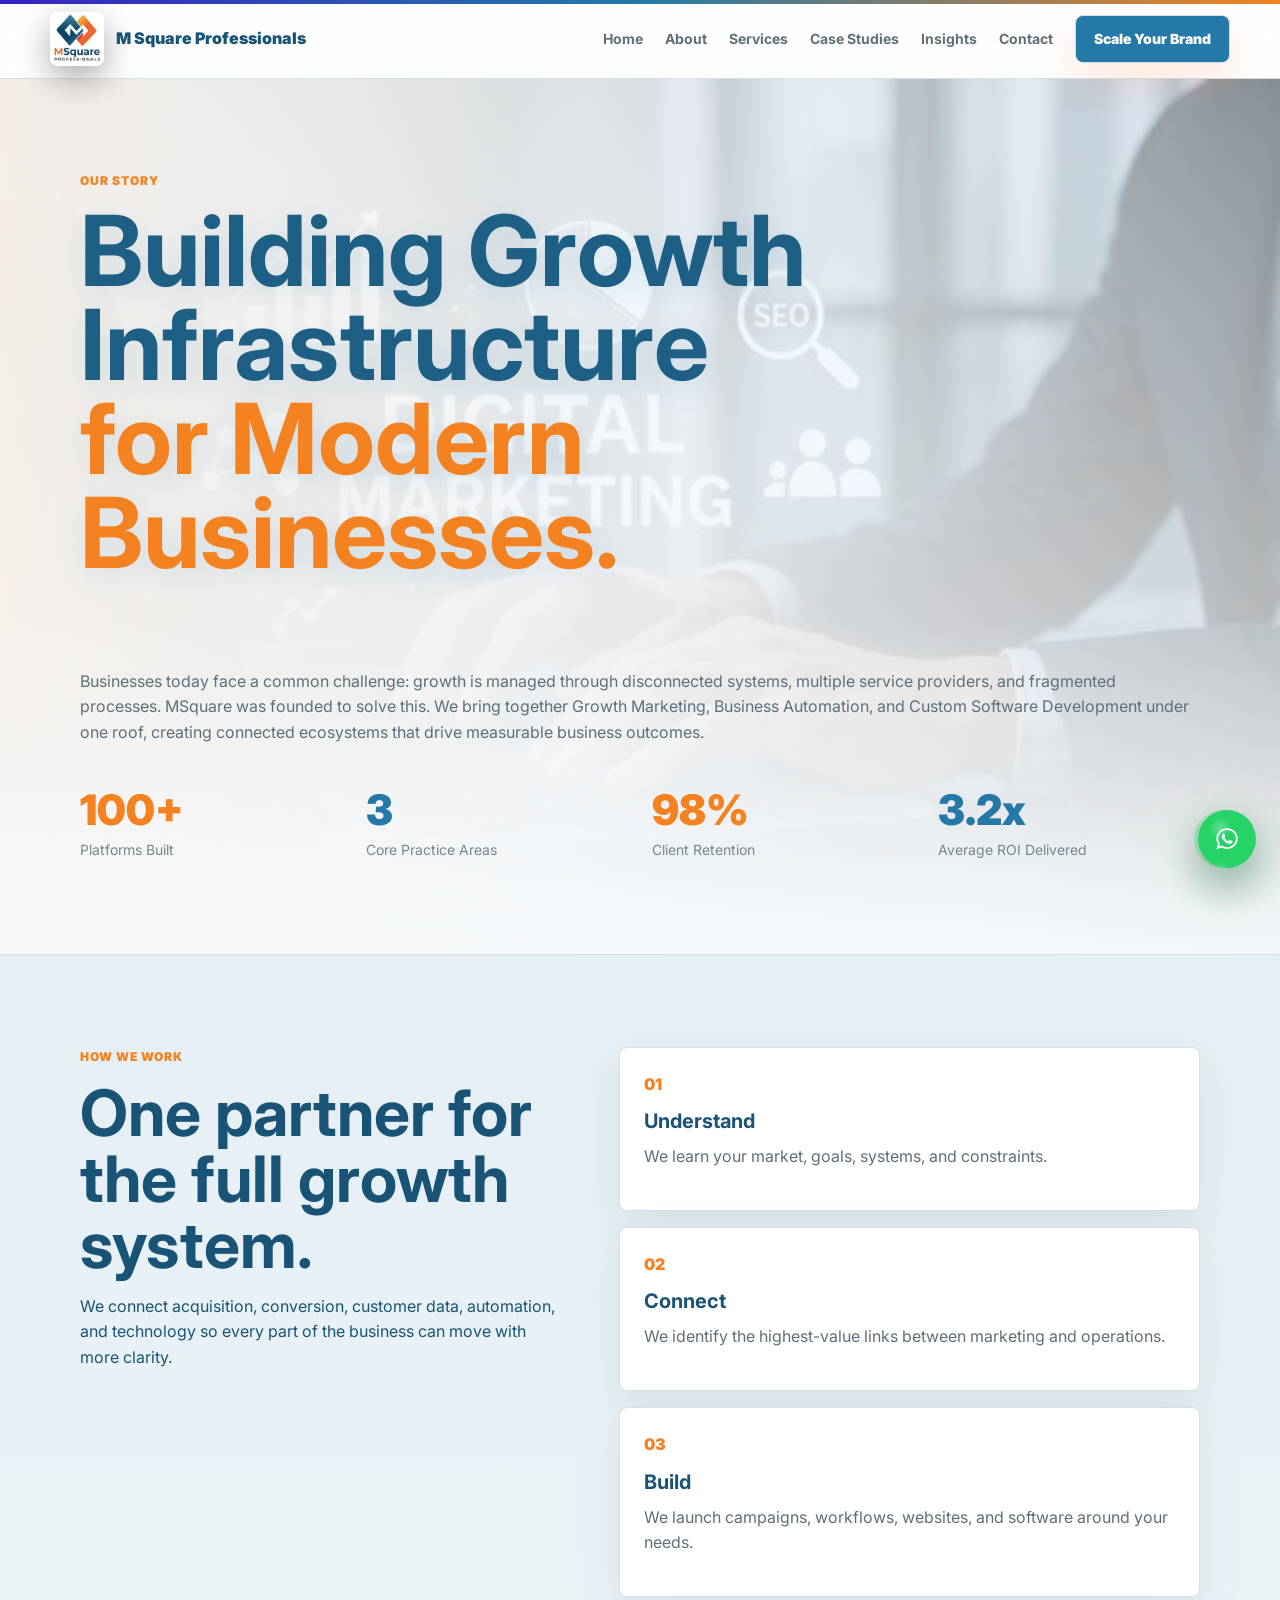
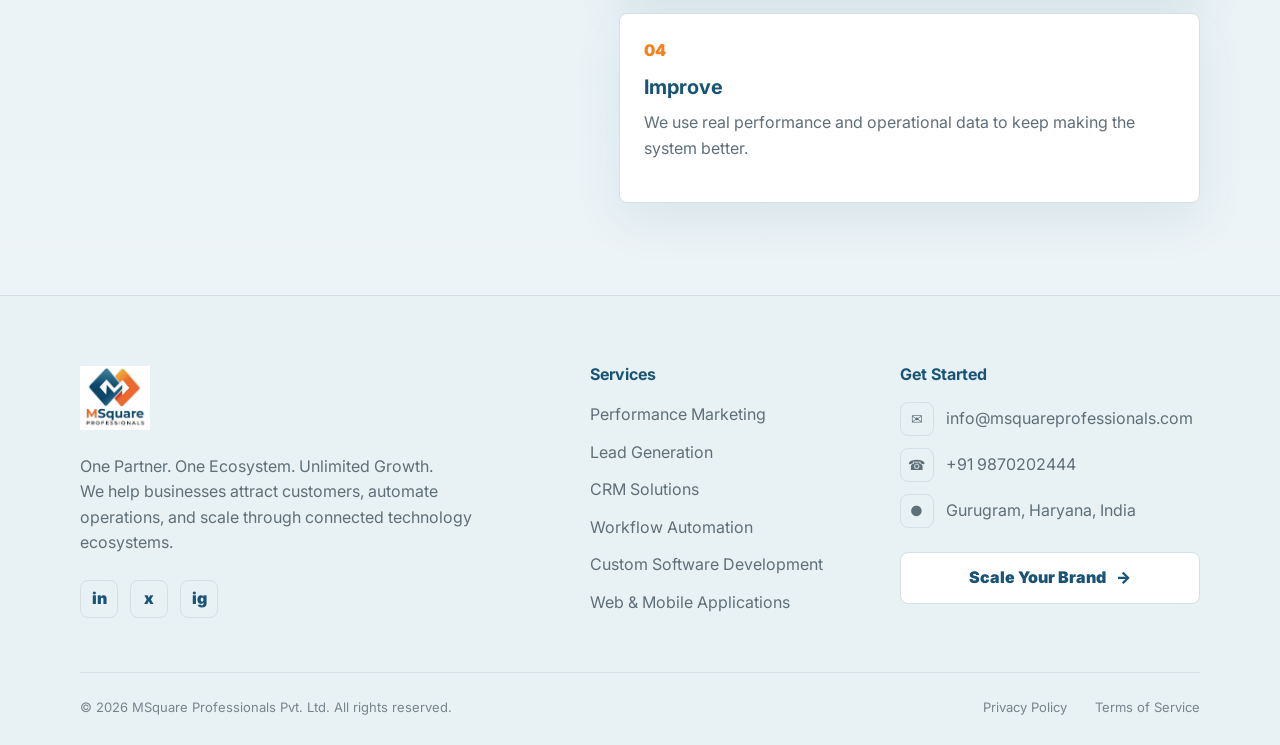
==== about.html @ cd1277c7 "Update project" ====
<!DOCTYPE html>
<html lang="en">
<head>
  <meta charset="UTF-8">
  <meta name="viewport" content="width=device-width, initial-scale=1.0">
  <meta name="description" content="Learn about M Square Professionals and our connected growth approach.">
  <title>About | M Square Professionals</title>
  <link rel="preconnect" href="https://fonts.googleapis.com">
  <link rel="preconnect" href="https://fonts.gstatic.com" crossorigin>
  <link href="https://fonts.googleapis.com/css2?family=Inter:wght@400;500;600;700;800;900&display=swap" rel="stylesheet">
  <link rel="stylesheet" href="styles.css">
</head>
<body>
  <header class="site-header" id="top"><nav class="nav-shell" aria-label="Main navigation">
    <a class="brand" href="index.html#top" aria-label="M Square Professionals home"><img src="assets/msquare-logo.png" alt="M Square Professionals logo"><span>M Square Professionals</span></a>
    <button class="menu-toggle" type="button" aria-expanded="false" aria-controls="site-menu"><span></span><span></span></button>
    <div class="site-menu" id="site-menu"><a href="about.html">About</a><a href="services.html">Services</a><a href="case-studies.html">Case Studies</a><a href="insights.html">Insights</a><a href="contact.html">Contact</a><a class="nav-cta" href="contact.html">Scale Your Brand</a></div>
  </nav></header>
  <main>
    <section class="section-band story-section"><div class="container story-grid"><div><p class="eyebrow">Our Story</p><h1>Building Growth Infrastructure <span>for Modern Businesses.</span></h1></div><div><p>Businesses today face a common challenge: growth is managed through disconnected systems, multiple service providers, and fragmented processes. MSquare was founded to solve this. We bring together Growth Marketing, Business Automation, and Custom Software Development under one roof, creating connected ecosystems that drive measurable business outcomes.</p><div class="stats-grid story-stats"><div><strong class="orange">100+</strong><span>Platforms Built</span></div><div><strong class="blue">3</strong><span>Core Practice Areas</span></div><div><strong class="orange">98%</strong><span>Client Retention</span></div><div><strong class="blue">3.2x</strong><span>Average ROI Delivered</span></div></div></div></div></section>
    <section class="section-band muted"><div class="container split-section"><div><p class="eyebrow">How We Work</p><h2>One partner for the full growth system.</h2><p>We connect acquisition, conversion, customer data, automation, and technology so every part of the business can move with more clarity.</p></div><div class="process-list"><div><span>01</span><h3>Understand</h3><p>We learn your market, goals, systems, and constraints.</p></div><div><span>02</span><h3>Connect</h3><p>We identify the highest-value links between marketing and operations.</p></div><div><span>03</span><h3>Build</h3><p>We launch campaigns, workflows, websites, and software around your needs.</p></div><div><span>04</span><h3>Improve</h3><p>We use real performance and operational data to keep making the system better.</p></div></div></div></section>
  </main>
  <footer class="site-footer"><div class="container footer-grid"><div class="footer-brand"><img src="assets/msquare-logo.png" alt="M Square Professionals logo"><p>One Partner. One Ecosystem. Unlimited Growth.<br>We help businesses attract customers, automate operations, and scale through connected technology ecosystems.</p><div class="socials" aria-label="Social links"><a href="#" aria-label="LinkedIn">in</a><a href="#" aria-label="X">x</a><a href="#" aria-label="Instagram">ig</a></div></div><div><h2>Services</h2><ul class="footer-links"><li><a href="services.html">Performance Marketing</a></li><li><a href="services.html">Lead Generation</a></li><li><a href="services.html">CRM Solutions</a></li><li><a href="services.html">Workflow Automation</a></li><li><a href="services.html">Custom Software Development</a></li><li><a href="services.html">Web &amp; Mobile Applications</a></li></ul></div><div><h2>Get Started</h2><ul class="contact-links"><li><span class="contact-icon" aria-hidden="true">&#9993;</span><a href="mailto:info@msquareprofessionals.com">info@msquareprofessionals.com</a></li><li><span class="contact-icon" aria-hidden="true">&#9742;</span><a href="tel:+919870202444">+91 9870202444</a></li><li><span class="contact-icon" aria-hidden="true">&#9679;</span><span>Gurugram, Haryana, India</span></li></ul><a class="footer-cta" href="contact.html">Scale Your Brand <span aria-hidden="true">-&gt;</span></a></div></div><div class="container legal-row"><p class="legal-copy">&copy; 2026 MSquare Professionals Pvt. Ltd. All rights reserved.</p><div class="legal-links"><a href="contact.html">Privacy Policy</a><a href="contact.html">Terms of Service</a></div></div></footer>
  <script src="script.js"></script>
</body>
</html>
---- styles.css ----
:root {
  --bg: #f7fafc;
  --surface: #ffffff;
  --surface-2: #eef4f7;
  --line: #d5e0e6;
  --text: #195477;
  --muted: #5f6f79;
  --soft: #77858d;
  --orange: #f58220;
  --orange-2: #d96b0b;
  --blue: #2479a8;
  --blue-2: #1e5f86;
  --white: #ffffff;
}

* {
  box-sizing: border-box;
}

html {
  scroll-behavior: smooth;
}

body {
  margin: 0;
  font-family: Inter, Arial, sans-serif;
  color: var(--text);
  background:
    linear-gradient(180deg, rgba(36, 121, 168, 0.06), transparent 520px),
    var(--bg);
  line-height: 1.6;
}

.home-page main > section:not(.hero):not(.proof-strip) {
  display: none;
}

a {
  color: inherit;
  text-decoration: none;
}

img {
  max-width: 100%;
  display: block;
}

.container {
  width: min(1120px, calc(100% - 40px));
  margin: 0 auto;
}

.site-header {
  position: sticky;
  top: 0;
  z-index: 30;
  background: rgba(255, 255, 255, 0.92);
  backdrop-filter: blur(16px);
  border-bottom: 1px solid var(--line);
}

.site-header::before {
  content: "";
  position: absolute;
  inset: 0 0 auto;
  height: 4px;
  background: linear-gradient(90deg, #3423c5, var(--blue), var(--orange));
}

.nav-shell {
  width: min(1180px, calc(100% - 32px));
  height: 78px;
  margin: 0 auto;
  display: flex;
  align-items: center;
  justify-content: space-between;
  gap: 24px;
}

.brand {
  display: flex;
  align-items: center;
  gap: 12px;
  font-weight: 900;
  letter-spacing: 0;
}

.brand img {
  width: 54px;
  height: 54px;
  object-fit: contain;
  background: var(--white);
  border-radius: 8px;
  box-shadow: 0 12px 34px rgba(0, 0, 0, 0.34);
}

.site-menu {
  display: flex;
  align-items: center;
  gap: 22px;
  color: var(--muted);
  font-size: 14px;
  font-weight: 700;
}

.site-menu a:hover {
  color: var(--orange);
}

.nav-cta,
.button,
.footer-cta {
  min-height: 46px;
  display: inline-flex;
  align-items: center;
  justify-content: center;
  gap: 10px;
  border: 1px solid var(--line);
  border-radius: 8px;
  padding: 12px 18px;
  font-weight: 900;
  transition: transform 160ms ease, border-color 160ms ease, box-shadow 160ms ease, background 160ms ease;
}

.nav-cta,
.button.primary {
  color: var(--white);
  background: var(--blue);
  box-shadow: 0 18px 44px rgba(255, 107, 24, 0.16);
}

.button.secondary {
  color: var(--text);
  background: var(--surface);
  backdrop-filter: blur(8px);
}

.button:hover,
.footer-cta:hover,
.nav-cta:hover {
  transform: translateY(-1px);
  border-color: var(--orange);
  box-shadow: 0 18px 44px rgba(45, 131, 255, 0.14);
}

.nav-cta:hover {
  color: var(--white);
  background: var(--orange);
}

.site-menu .nav-cta:hover {
  color: var(--white);
}

.menu-toggle {
  display: none;
  width: 44px;
  height: 44px;
  border: 1px solid var(--line);
  border-radius: 8px;
  background: var(--surface);
}

.menu-toggle span {
  display: block;
  width: 18px;
  height: 2px;
  margin: 5px auto;
  background: var(--text);
}

.section-band {
  padding: 92px 0;
}

.hero {
  position: relative;
  min-height: max(650px, calc(100vh - 78px));
  display: flex;
  align-items: center;
  overflow: hidden;
  border-bottom: 1px solid var(--line);
  background:
    linear-gradient(90deg, rgba(247, 250, 252, 0.98) 0%, rgba(247, 250, 252, 0.84) 46%, rgba(247, 250, 252, 0.42) 100%),
    linear-gradient(180deg, rgba(247, 250, 252, 0.16), rgba(247, 250, 252, 0.72)),
    url("assets/hero-background.jpeg") center right / cover no-repeat;
}

.hero::before {
  content: "";
  position: absolute;
  inset: 0;
  background:
    linear-gradient(180deg, transparent 0%, rgba(247, 250, 252, 0.08) 62%, rgba(247, 250, 252, 0.92) 100%),
    linear-gradient(90deg, rgba(245, 130, 32, 0.08), transparent 42%);
  pointer-events: none;
}

main > .section-band:first-child:not(.hero),
.contact-hero {
  position: relative;
  overflow: hidden;
  border-bottom: 1px solid var(--line);
  background:
    linear-gradient(90deg, rgba(247, 250, 252, 0.98) 0%, rgba(247, 250, 252, 0.84) 46%, rgba(247, 250, 252, 0.42) 100%),
    linear-gradient(180deg, rgba(247, 250, 252, 0.16), rgba(247, 250, 252, 0.72)),
    url("assets/hero-background.jpeg") center right / cover no-repeat;
}

main > .section-band:first-child:not(.hero)::before,
.contact-hero::before {
  content: "";
  position: absolute;
  inset: 0;
  background:
    linear-gradient(180deg, transparent 0%, rgba(247, 250, 252, 0.08) 62%, rgba(247, 250, 252, 0.92) 100%),
    linear-gradient(90deg, rgba(245, 130, 32, 0.08), transparent 42%);
  pointer-events: none;
}

main > .section-band:first-child:not(.hero) > .container,
.contact-hero > .container {
  position: relative;
  z-index: 1;
}

.hero-grid {
  position: relative;
  display: grid;
  grid-template-columns: 1fr;
  align-items: center;
}

.hero-copy {
  max-width: 840px;
  animation: riseIn 700ms ease both;
}

.eyebrow {
  margin: 0 0 14px;
  text-transform: uppercase;
  letter-spacing: 0.08em;
  font-weight: 900;
  font-size: 12px;
}

.orange-label,
.eyebrow {
  color: var(--orange);
}

.blue-label {
  color: var(--blue);
}

h1,
h2,
h3,
p {
  margin-top: 0;
}

h1 {
  max-width: 900px;
  margin-bottom: 24px;
  font-size: clamp(54px, 8vw, 98px);
  line-height: 0.96;
  letter-spacing: 0;
  color: var(--blue-2);
  text-shadow: 0 8px 28px rgba(36, 121, 168, 0.14);
}

h1 span,
.story-section h2 span {
  display: block;
  color: var(--orange);
}

h2 {
  margin-bottom: 16px;
  font-size: clamp(34px, 5vw, 64px);
  line-height: 1.03;
  letter-spacing: 0;
}

h3 {
  margin-bottom: 10px;
  font-size: 20px;
  line-height: 1.25;
}

.hero-lead {
  max-width: 760px;
  color: var(--muted);
  font-size: 20px;
  text-shadow: none;
}

.hero-actions {
  display: flex;
  flex-wrap: wrap;
  gap: 14px;
  margin-top: 34px;
}

.hero-chips {
  display: flex;
  flex-wrap: wrap;
  gap: 10px;
  margin-top: 26px;
}

.hero-chips span {
  border: 1px solid var(--line);
  border-radius: 999px;
  padding: 9px 13px;
  color: var(--blue-2);
  background: rgba(255, 255, 255, 0.78);
  backdrop-filter: blur(10px);
  font-size: 13px;
  font-weight: 800;
}

.stats-grid {
  display: grid;
  grid-template-columns: repeat(4, minmax(0, 1fr));
  gap: 24px;
}

.hero-stats {
  align-self: center;
}

.stats-grid strong {
  display: block;
  font-size: clamp(30px, 4vw, 42px);
  line-height: 1;
  font-weight: 900;
}

.stats-grid span {
  display: block;
  margin-top: 8px;
  color: var(--soft);
  font-size: 14px;
}

.orange {
  color: var(--orange);
}

.blue {
  color: var(--blue);
}

.proof-strip {
  padding: 22px 0;
  background: linear-gradient(90deg, rgba(255, 107, 24, 0.08), rgba(45, 131, 255, 0.08));
  border-bottom: 1px solid var(--line);
}

.proof-grid {
  display: grid;
  grid-template-columns: repeat(5, 1fr);
  gap: 14px;
}

.proof-grid p {
  margin: 0;
  color: var(--blue-2);
  font-weight: 800;
  text-align: center;
  border: 1px solid var(--line);
  border-radius: 999px;
  padding: 10px 12px;
  background: var(--surface);
}

.story-grid,
.split-section,
.results-grid,
.contact-grid,
.faq-grid,
.insight-grid {
  display: grid;
  grid-template-columns: 0.9fr 1.1fr;
  gap: 64px;
  align-items: start;
}

.story-grid {
  grid-template-columns: 1fr;
}

.story-grid > div:last-child > p,
.pillar-heading p,
.service-card p,
.process-list p,
.metric-grid span,
.section-heading p,
.contact-intro p,
.faq-list p,
.footer-brand p,
.insight-grid > div > p,
.featured-insight p {
  color: var(--muted);
}

.story-stats {
  margin-top: 44px;
}

.muted {
  background:
    linear-gradient(180deg, rgba(36, 121, 168, 0.04), transparent),
    #edf4f7;
}

.pillar-heading,
.section-heading {
  max-width: 780px;
  margin-bottom: 38px;
}

.service-grid {
  display: grid;
  grid-template-columns: repeat(2, 1fr);
  gap: 22px;
}

.service-card,
.metric-grid > div,
.contact-form,
.office-details,
.process-list > div,
.faq-list details,
.featured-insight,
.legal-card {
  position: relative;
  overflow: hidden;
  border: 1px solid var(--line);
  border-radius: 8px;
  background: var(--surface);
  box-shadow: 0 18px 48px rgba(25, 84, 119, 0.09);
}

.service-card::after,
.metric-grid > div::after,
.process-list > div::after,
.featured-insight::after,
.legal-card::after {
  content: "";
  position: absolute;
  inset: 1px;
  border-radius: 7px;
  background:
    linear-gradient(135deg, rgba(255, 255, 255, 0.08), transparent 28%),
    linear-gradient(315deg, rgba(255, 255, 255, 0.035), transparent 42%);
  opacity: 0;
  pointer-events: none;
  z-index: 0;
  transition: opacity 180ms ease;
}

.service-card > *,
.metric-grid > div > *,
.process-list > div > *,
.featured-insight > *,
.legal-card > * {
  position: relative;
  z-index: 1;
}

.service-card {
  padding: 30px;
  transition: transform 180ms ease, border-color 180ms ease, box-shadow 180ms ease;
}

.service-card::before {
  content: "";
  position: absolute;
  inset: 0 0 auto;
  height: 3px;
  opacity: 0.9;
  z-index: 2;
}

.accent-orange::before {
  background: linear-gradient(90deg, var(--orange), transparent);
}

.accent-blue::before {
  background: linear-gradient(90deg, var(--blue), transparent);
}

.service-card:hover {
  transform: translateY(-4px);
  box-shadow: 0 30px 90px rgba(0, 0, 0, 0.34);
}

.service-card:hover::after,
.metric-grid > div:hover::after,
.process-list > div:hover::after,
.featured-insight:hover::after,
.legal-card:hover::after {
  opacity: 1;
}

.metric-grid > div,
.process-list > div,
.featured-insight,
.legal-card {
  transition: transform 180ms ease, border-color 180ms ease, box-shadow 180ms ease;
}

.metric-grid > div:hover,
.process-list > div:hover,
.featured-insight:hover,
.legal-card:hover {
  transform: translateY(-4px);
  border-color: rgba(255, 255, 255, 0.2);
  box-shadow: 0 30px 90px rgba(0, 0, 0, 0.34);
}

.service-card h3 {
  font-size: 18px;
}

.service-card ul {
  margin: 18px 0 0;
  padding: 0;
  list-style: none;
}

.service-card li {
  position: relative;
  margin-bottom: 9px;
  padding-left: 22px;
  color: var(--muted);
  font-size: 14px;
}

.service-card li::before {
  content: "";
  position: absolute;
  left: 0;
  top: 8px;
  width: 7px;
  height: 7px;
  border: 1px solid currentColor;
  border-radius: 50%;
}

.accent-orange {
  box-shadow: inset 0 0 0 1px rgba(255, 107, 24, 0.04), 0 24px 80px rgba(0, 0, 0, 0.22);
}

.accent-orange:hover {
  border-color: rgba(255, 107, 24, 0.48);
  box-shadow: 0 30px 90px rgba(255, 107, 24, 0.12), 0 30px 90px rgba(0, 0, 0, 0.34);
}

.accent-blue:hover {
  border-color: rgba(45, 131, 255, 0.48);
  box-shadow: 0 30px 90px rgba(45, 131, 255, 0.12), 0 30px 90px rgba(0, 0, 0, 0.34);
}

.accent-orange li::before {
  color: var(--orange);
}

.accent-blue li::before {
  color: var(--blue);
}

.icon {
  width: 48px;
  height: 48px;
  margin-bottom: 26px;
  display: inline-flex;
  align-items: center;
  justify-content: center;
  border-radius: 8px;
  font-size: 12px;
  font-weight: 900;
  box-shadow: inset 0 1px 0 rgba(255, 255, 255, 0.12);
  transform: translateZ(0);
  transition: transform 180ms ease, box-shadow 180ms ease;
}

.orange-icon {
  border: 1px solid rgba(255, 107, 24, 0.3);
  color: var(--orange-2);
  background: rgba(255, 107, 24, 0.1);
  box-shadow: inset 0 1px 0 rgba(255, 255, 255, 0.12), 0 0 0 6px rgba(255, 107, 24, 0.035);
}

.blue-icon {
  border: 1px solid rgba(45, 131, 255, 0.3);
  color: var(--blue-2);
  background: rgba(45, 131, 255, 0.1);
  box-shadow: inset 0 1px 0 rgba(255, 255, 255, 0.12), 0 0 0 6px rgba(45, 131, 255, 0.035);
}

.service-card:hover .icon {
  transform: translateY(-2px) scale(1.04);
}

.process-list {
  display: grid;
  gap: 16px;
}

.process-list > div {
  padding: 24px;
}

.process-list span {
  display: inline-block;
  margin-bottom: 12px;
  color: var(--orange);
  font-weight: 900;
}

.metric-grid {
  display: grid;
  grid-template-columns: repeat(2, 1fr);
  gap: 16px;
}

.metric-grid > div {
  min-height: 168px;
  padding: 26px;
}

.metric-grid strong {
  display: block;
  margin-bottom: 12px;
  font-size: 26px;
  line-height: 1.1;
}

.featured-insight {
  padding: 34px;
  border-color: rgba(45, 131, 255, 0.24);
}

.featured-insight span {
  color: var(--blue);
  text-transform: uppercase;
  letter-spacing: 0.08em;
  font-size: 12px;
  font-weight: 900;
}

.featured-insight a {
  color: var(--orange);
  font-weight: 900;
}

.legal-grid {
  display: grid;
  grid-template-columns: repeat(3, 1fr);
  gap: 18px;
}

.legal-card {
  padding: 28px;
}

.legal-card p {
  color: var(--muted);
}

.contact-section {
  padding: 76px 0;
  background: var(--surface);
}

.contact-section .contact-grid {
  grid-template-columns: 0.82fr 1fr;
  gap: 32px;
  align-items: stretch;
  padding: 26px;
  border: 1px solid var(--line);
  border-radius: 8px;
  background: var(--surface);
  box-shadow: 0 22px 70px rgba(25, 84, 119, 0.1);
}

.contact-intro {
  display: flex;
  flex-direction: column;
  justify-content: center;
  padding: 22px 12px;
}

.contact-hero {
  padding: 76px 0 42px;
}

.contact-hero .container {
  text-align: left;
}

.contact-hero h1 {
  max-width: 700px;
  margin: 12px 0 18px;
}

.contact-hero > .container > p:not(.eyebrow) {
  max-width: 760px;
  font-size: 17px;
}

.contact-hero .contact-metrics {
  max-width: 760px;
}

.contact-intro h2 {
  max-width: 520px;
  font-size: clamp(32px, 4vw, 54px);
}

.contact-intro > p {
  max-width: 520px;
  font-size: 16px;
}

.contact-highlights {
  display: grid;
  gap: 12px;
  margin-top: 28px;
}

.contact-highlights div {
  position: relative;
  overflow: hidden;
  border: 1px solid var(--line);
  border-radius: 8px;
  padding: 16px 16px 16px 46px;
  background: var(--surface-2);
}

.contact-highlights div::before {
  content: "";
  position: absolute;
  left: 18px;
  top: 22px;
  width: 10px;
  height: 10px;
  border: 2px solid var(--orange);
  border-radius: 50%;
  box-shadow: 0 0 22px rgba(255, 107, 24, 0.36);
}

.contact-highlights strong {
  display: block;
  margin-bottom: 4px;
  color: var(--text);
  line-height: 1.2;
}

.contact-highlights span {
  display: block;
  color: var(--muted);
  font-size: 13px;
  line-height: 1.5;
}

.contact-metrics {
  display: grid;
  grid-template-columns: repeat(4, minmax(0, 1fr));
  gap: 22px;
  margin-top: 40px;
}

.contact-metrics div {
  min-width: 0;
}

.contact-metrics strong {
  display: block;
  margin-bottom: 4px;
  font-size: 30px;
  line-height: 1;
}

.contact-metrics span {
  display: block;
  color: var(--muted);
  font-size: 13px;
  line-height: 1.35;
}

.form-header {
  margin-bottom: 22px;
  padding-bottom: 18px;
  border-bottom: 1px solid var(--line);
}

.form-header span {
  display: block;
  color: var(--orange);
  text-transform: uppercase;
  letter-spacing: 0.08em;
  font-size: 12px;
  font-weight: 900;
}

.form-header p {
  margin: 6px 0 0;
  color: var(--muted);
}

.check-list {
  margin: 30px 0 0;
  padding: 0;
  list-style: none;
  color: var(--muted);
}

.check-list li {
  position: relative;
  margin-bottom: 18px;
  padding-left: 34px;
}

.check-list li::before {
  content: "";
  position: absolute;
  left: 0;
  top: 6px;
  width: 16px;
  height: 16px;
  border: 2px solid var(--orange);
  border-radius: 50%;
  background: radial-gradient(circle, var(--orange) 2px, transparent 3px);
}

.contact-form {
  padding: 26px;
  border-color: rgba(255, 107, 24, 0.24);
  background: var(--surface-2);
  box-shadow: none;
}

.field-grid {
  display: grid;
  grid-template-columns: repeat(2, 1fr);
  gap: 20px;
}

label {
  display: block;
  margin-bottom: 16px;
}

label span {
  display: block;
  margin-bottom: 8px;
  color: var(--muted);
  text-transform: uppercase;
  letter-spacing: 0.07em;
  font-size: 12px;
  font-weight: 800;
}

input,
select,
textarea {
  width: 100%;
  border: 1px solid var(--line);
  border-radius: 8px;
  padding: 13px 14px;
  color: var(--text);
  background: var(--surface);
  font: inherit;
  outline: none;
}

textarea {
  min-height: 104px;
  resize: vertical;
}

select {
  appearance: none;
  background-image: linear-gradient(45deg, transparent 50%, var(--muted) 50%), linear-gradient(135deg, var(--muted) 50%, transparent 50%);
  background-position: calc(100% - 18px) 21px, calc(100% - 12px) 21px;
  background-size: 6px 6px;
  background-repeat: no-repeat;
}

input:focus,
select:focus,
textarea:focus {
  border-color: var(--orange);
  box-shadow: 0 0 0 3px rgba(255, 107, 24, 0.16);
}

.checkbox-row {
  display: grid;
  grid-template-columns: 18px 1fr;
  gap: 12px;
  align-items: start;
}

.checkbox-row input {
  width: 18px;
  height: 18px;
  margin-top: 3px;
}

.checkbox-row span {
  margin: 0;
  text-transform: none;
  letter-spacing: 0;
  font-size: 13px;
  font-weight: 500;
}

.form-button {
  width: 100%;
  min-height: 48px;
  border-color: transparent;
  color: var(--white);
  background: var(--orange);
  cursor: pointer;
}

.form-note {
  min-height: 24px;
  margin: 14px 0 0;
  color: var(--orange-2);
  font-size: 14px;
  font-weight: 800;
}

.office-grid {
  display: grid;
  grid-template-columns: 1fr 1fr;
  border: 1px solid var(--line);
  border-radius: 8px;
  overflow: hidden;
}

.office-details {
  border: 0;
  border-radius: 0;
  padding: 48px;
}

.office-title {
  display: flex;
  gap: 16px;
  align-items: center;
  margin-bottom: 34px;
}

.pin,
.map-pin {
  width: 48px;
  height: 48px;
  display: inline-flex;
  align-items: center;
  justify-content: center;
  border: 1px solid rgba(255, 107, 24, 0.28);
  border-radius: 8px;
  color: var(--orange);
  background: rgba(255, 107, 24, 0.12);
  font-weight: 900;
}

.office-title p,
.office-info span {
  margin: 0 0 4px;
  color: var(--orange);
  text-transform: uppercase;
  letter-spacing: 0.08em;
  font-size: 12px;
  font-weight: 900;
}

.office-info {
  display: grid;
  grid-template-columns: 1fr 1fr;
  gap: 36px;
}

.office-info p {
  margin-bottom: 20px;
  color: var(--text);
}

.office-info a,
.contact-links a {
  color: var(--orange);
}

.map-panel {
  min-height: 320px;
  display: flex;
  flex-direction: column;
  align-items: center;
  justify-content: center;
  gap: 14px;
  background:
    linear-gradient(135deg, rgba(255, 107, 24, 0.13), rgba(45, 131, 255, 0.12)),
    var(--surface-2);
  text-align: center;
}

.map-pin {
  width: 64px;
  height: 64px;
  border-radius: 50%;
  font-size: 28px;
}

.map-panel small {
  color: var(--soft);
}

.map-panel b {
  color: var(--orange);
  font-size: 13px;
}

.faq-list {
  display: grid;
  gap: 14px;
}

.faq-list details {
  padding: 20px 22px;
}

.faq-list summary {
  cursor: pointer;
  font-weight: 900;
}

.faq-list p {
  margin: 14px 0 0;
}

.site-footer {
  padding: 70px 0 28px;
  background: #e8f1f4;
  border-top: 1px solid var(--line);
}

.footer-grid {
  display: grid;
  grid-template-columns: 1.3fr 0.7fr 0.9fr;
  gap: 76px;
}

.footer-brand img {
  width: 70px;
  height: 64px;
  object-fit: contain;
  margin-bottom: 24px;
  background: var(--white);
}

.footer-brand p {
  max-width: 400px;
  color: var(--muted);
}

.socials {
  display: flex;
  gap: 12px;
  margin-top: 24px;
}

.socials a {
  width: 38px;
  height: 38px;
  display: inline-flex;
  align-items: center;
  justify-content: center;
  border: 1px solid var(--line);
  border-radius: 8px;
  color: var(--muted);
  font-weight: 900;
}

.socials a:hover,
.site-footer a:hover {
  color: var(--blue-2);
  border-color: var(--blue-2);
}

@keyframes riseIn {
  from {
    opacity: 0;
    transform: translateY(18px);
  }

  to {
    opacity: 1;
    transform: translateY(0);
  }
}

@media (prefers-reduced-motion: reduce) {
  html {
    scroll-behavior: auto;
  }

  *,
  *::before,
  *::after {
    animation-duration: 0.01ms !important;
    animation-iteration-count: 1 !important;
    transition-duration: 0.01ms !important;
  }
}

.site-footer h2 {
  margin-bottom: 20px;
  font-size: 16px;
}

.footer-links,
.contact-links {
  margin: 0;
  padding: 0;
  list-style: none;
}

.footer-links li,
.contact-links li {
  margin-bottom: 12px;
  color: var(--muted);
}

.site-footer a {
  color: inherit;
}

.contact-links li {
  display: flex;
  align-items: center;
  gap: 12px;
  min-height: 34px;
}

.contact-icon {
  width: 34px;
  height: 34px;
  display: inline-flex;
  flex: 0 0 34px;
  align-items: center;
  justify-content: center;
  border: 1px solid var(--line);
  border-radius: 8px;
  color: var(--muted);
  font-size: 14px;
}

.footer-cta {
  width: 100%;
  margin-top: 12px;
  color: var(--blue-2);
  background: var(--surface);
}

.legal-row {
  display: flex;
  flex-wrap: wrap;
  align-items: center;
  justify-content: space-between;
  gap: 18px;
  margin-top: 44px;
  padding-top: 24px;
  border-top: 1px solid var(--line);
  color: var(--soft);
  font-size: 13px;
}

.legal-copy {
  margin: 0;
}

.legal-links {
  display: flex;
  flex-wrap: wrap;
  gap: 28px;
}

.whatsapp-float {
  position: fixed;
  right: 24px;
  bottom: 32px;
  z-index: 40;
  display: inline-flex;
  align-items: center;
  gap: 12px;
  isolation: isolate;
  animation: whatsappFloat 3.2s ease-in-out infinite;
}

.whatsapp-float::before {
  content: "";
  position: absolute;
  right: 4px;
  width: 58px;
  height: 58px;
  border-radius: 50%;
  background: rgba(37, 211, 102, 0.24);
  z-index: -1;
  animation: whatsappPulse 2.1s ease-out infinite;
}

.whatsapp-label {
  border: 1px solid var(--line);
  border-radius: 8px;
  padding: 12px 15px;
  color: var(--blue-2);
  background: var(--surface);
  box-shadow: 0 18px 44px rgba(25, 84, 119, 0.14);
  font-size: 13px;
  font-weight: 900;
  transform: translateX(10px);
  opacity: 0;
  pointer-events: none;
  transition: opacity 180ms ease, transform 180ms ease;
}

.whatsapp-icon {
  width: 58px;
  height: 58px;
  display: inline-flex;
  align-items: center;
  justify-content: center;
  border: 7px solid rgba(37, 211, 102, 0.2);
  border-radius: 50%;
  background:
    radial-gradient(circle at 35% 25%, rgba(255, 255, 255, 0.28), transparent 26%),
    #25d366;
  box-shadow: 0 18px 44px rgba(37, 211, 102, 0.26), 0 18px 44px rgba(0, 0, 0, 0.32);
  transition: transform 180ms ease, box-shadow 180ms ease, filter 180ms ease;
}

.whatsapp-icon svg {
  width: 30px;
  height: 30px;
  fill: var(--white);
}

.whatsapp-float:hover .whatsapp-icon {
  transform: translateY(-2px) scale(1.04);
  box-shadow: 0 22px 54px rgba(37, 211, 102, 0.34), 0 18px 44px rgba(0, 0, 0, 0.34);
  filter: saturate(1.08);
}

.whatsapp-float:hover .whatsapp-label,
.whatsapp-float:focus-visible .whatsapp-label {
  opacity: 1;
  transform: translateX(0);
}

@keyframes whatsappPulse {
  0% {
    opacity: 0.75;
    transform: scale(0.86);
  }

  80%,
  100% {
    opacity: 0;
    transform: scale(1.42);
  }
}

@keyframes whatsappFloat {
  0%,
  100% {
    transform: translateY(0);
  }

  50% {
    transform: translateY(-5px);
  }
}

@media (max-width: 980px) {
  .menu-toggle {
    display: block;
  }

  .site-menu {
    position: absolute;
    left: 16px;
    right: 16px;
    top: 78px;
    display: none;
    flex-direction: column;
    align-items: stretch;
    gap: 0;
    padding: 12px;
    border: 1px solid var(--line);
    border-radius: 8px;
    background: var(--surface);
  }

  .site-menu.open {
    display: flex;
  }

  .site-menu a {
    padding: 12px;
  }

  .hero {
    min-height: auto;
    padding: 74px 0 52px;
  }

  .hero-grid,
  .story-grid,
  .split-section,
  .results-grid,
  .contact-grid,
  .faq-grid,
  .insight-grid,
  .footer-grid {
    grid-template-columns: 1fr;
    gap: 34px;
  }

  .contact-section .contact-grid {
    grid-template-columns: 1fr;
    padding: 22px;
  }

  .contact-intro {
    padding: 6px 0 0;
  }

  .service-grid,
  .metric-grid,
  .proof-grid,
  .legal-grid {
    grid-template-columns: repeat(2, 1fr);
  }

  .contact-metrics {
    grid-template-columns: repeat(2, minmax(0, 1fr));
  }

  .office-grid {
    grid-template-columns: 1fr;
  }
}

@media (max-width: 680px) {
  .container,
  .nav-shell {
    width: min(100% - 28px, 1120px);
  }

  .brand span {
    max-width: 160px;
    line-height: 1.15;
  }

  .section-band {
    padding: 62px 0;
  }

  h1 {
    font-size: clamp(48px, 16vw, 70px);
  }

  .hero-actions,
  .button {
    width: 100%;
  }

  .service-grid,
  .metric-grid,
  .proof-grid,
  .legal-grid,
  .field-grid,
  .office-info,
  .stats-grid {
    grid-template-columns: 1fr;
  }

  .contact-form,
  .office-details,
  .service-card,
  .featured-insight {
    padding: 22px;
  }

  .contact-section .contact-grid {
    padding: 16px;
  }

  .proof-grid p {
    text-align: left;
  }

  .whatsapp-float {
    right: 16px;
    bottom: 24px;
  }

  .whatsapp-label {
    display: none;
  }

  .whatsapp-icon {
    width: 52px;
    height: 52px;
    border-width: 6px;
  }

  .whatsapp-icon svg {
    width: 27px;
    height: 27px;
  }
}
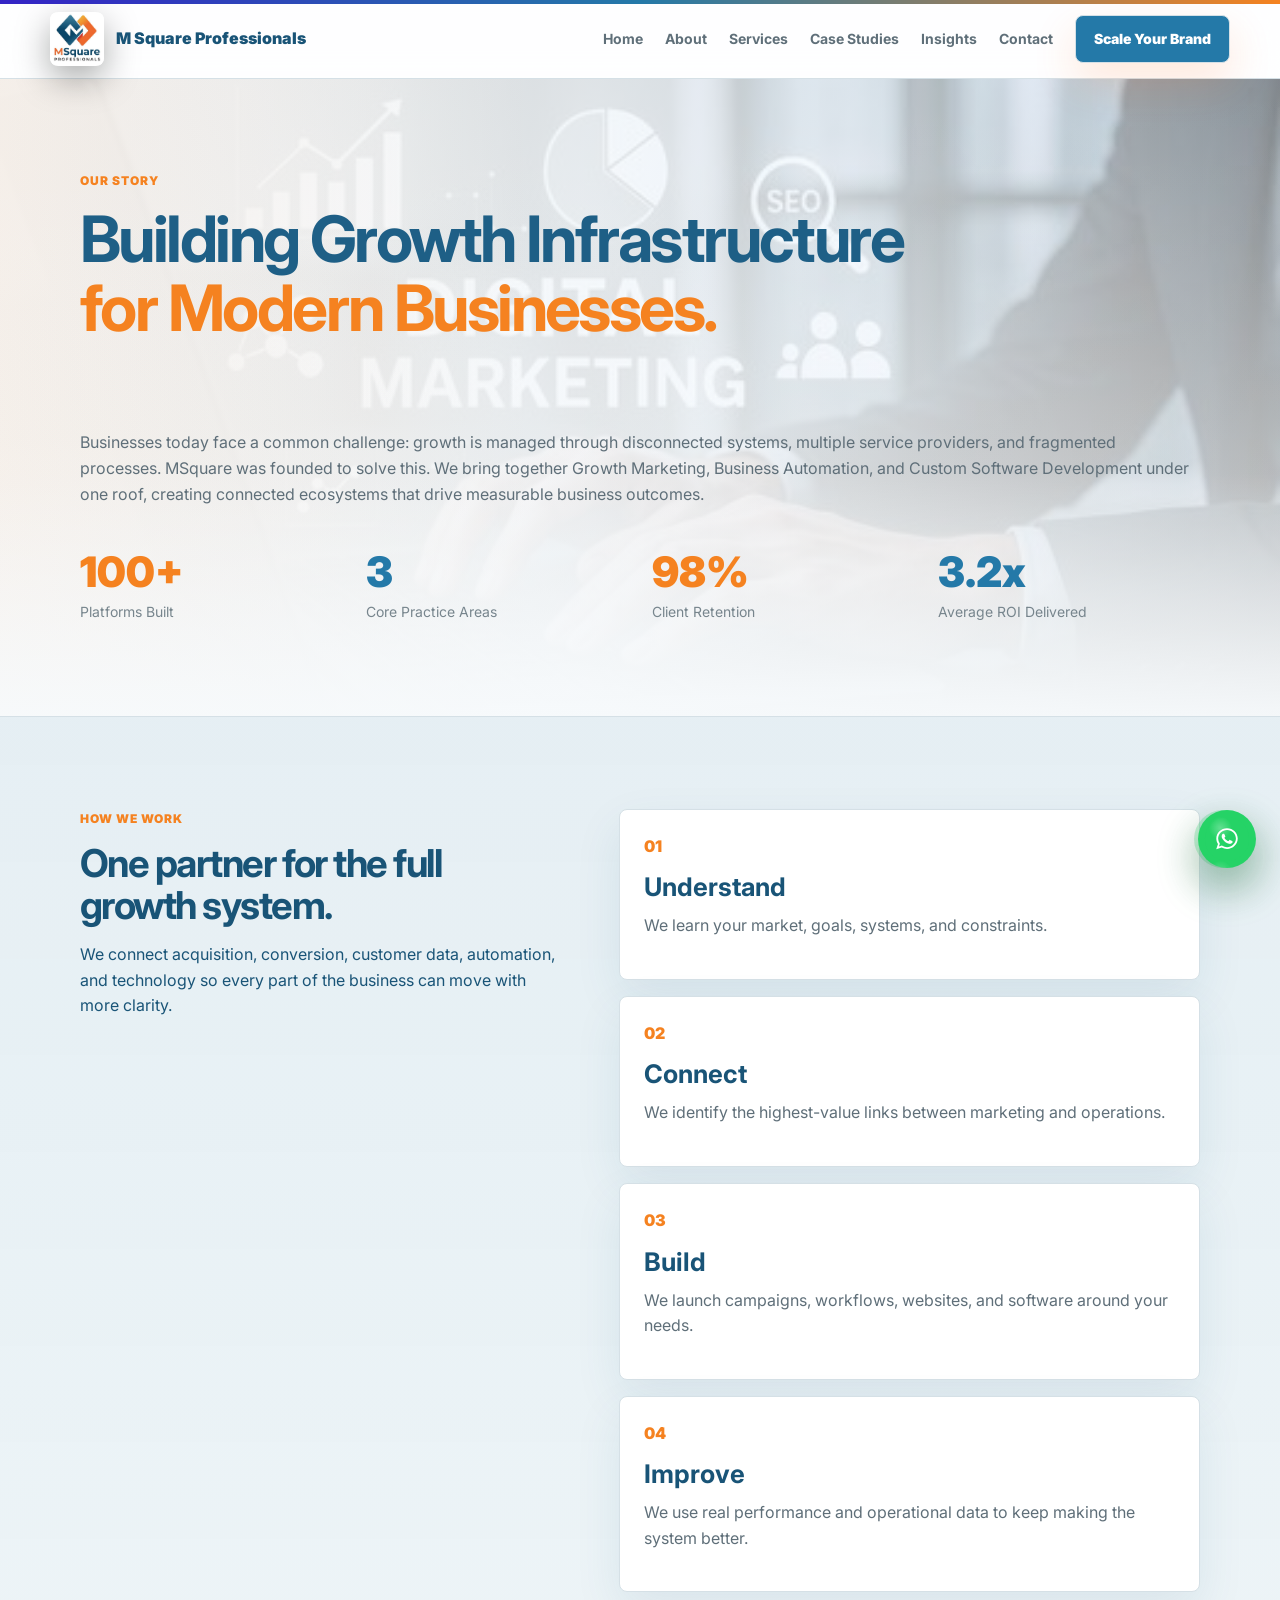
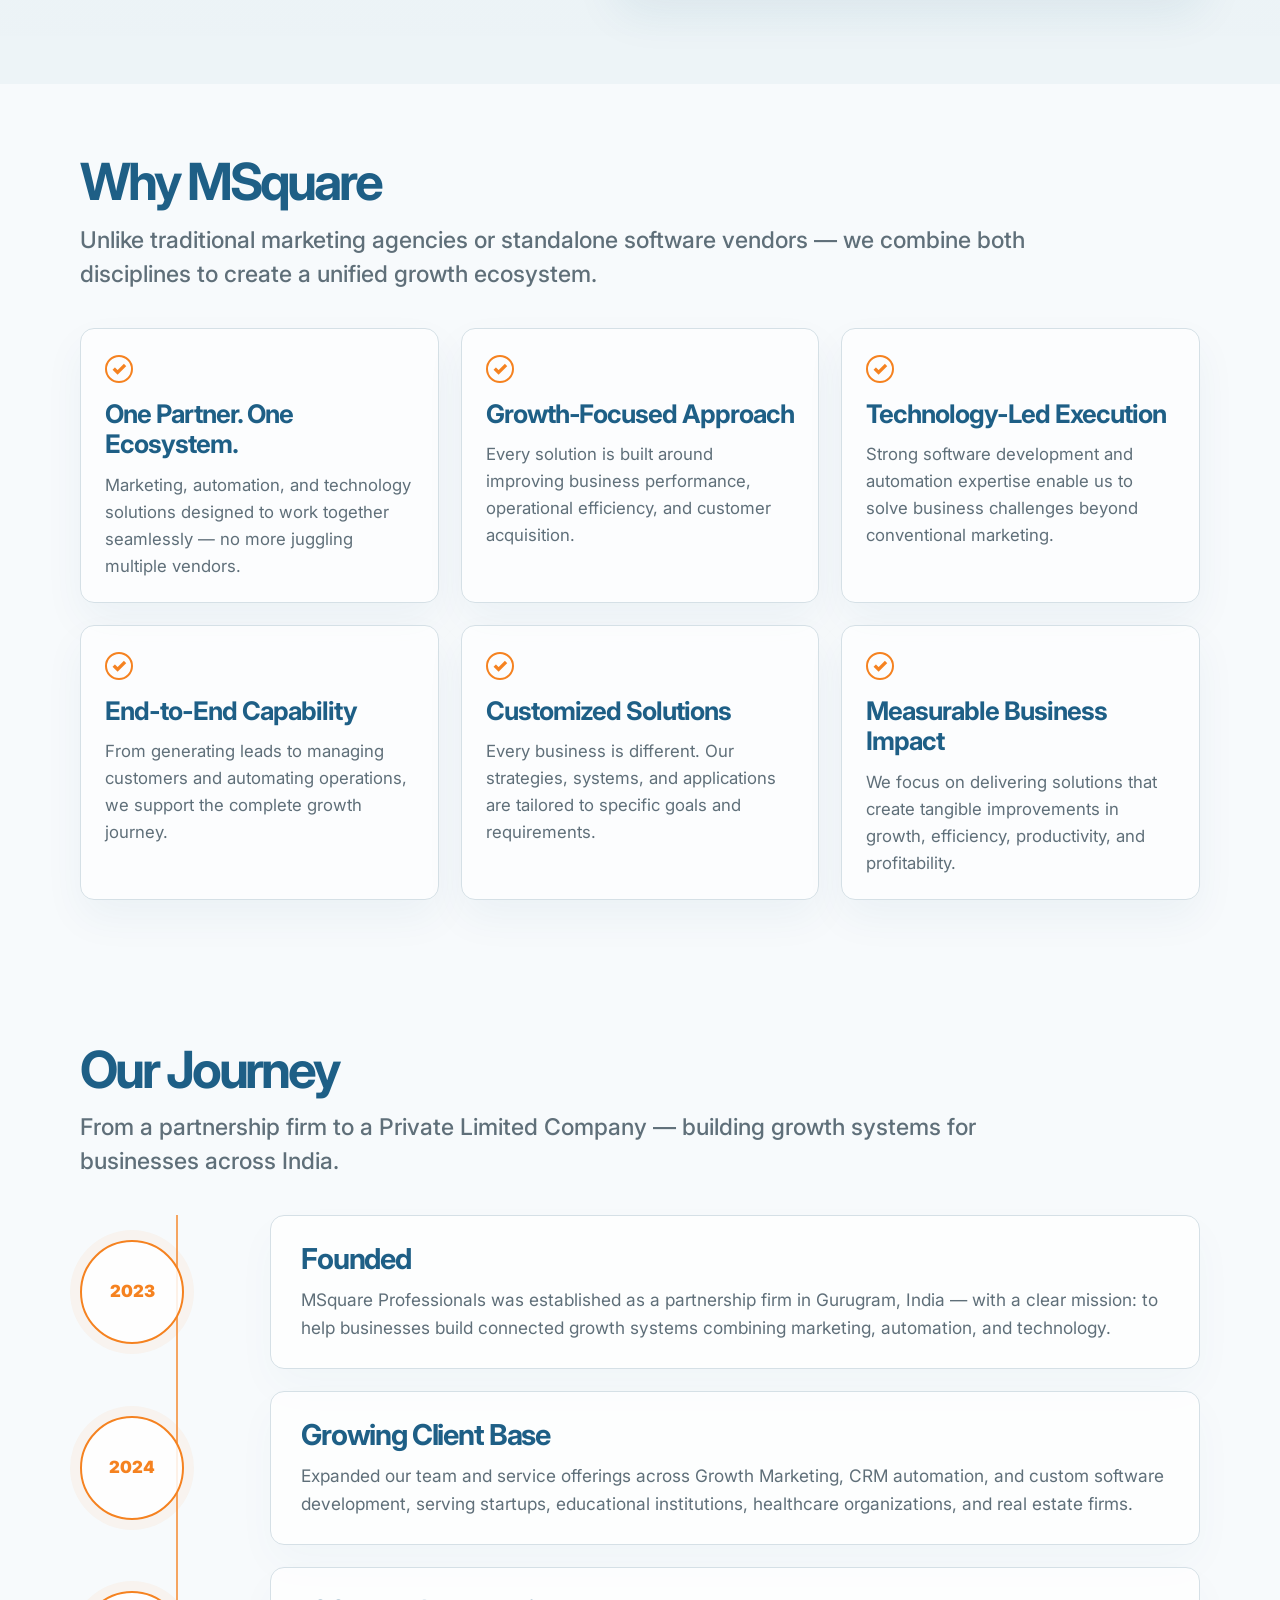
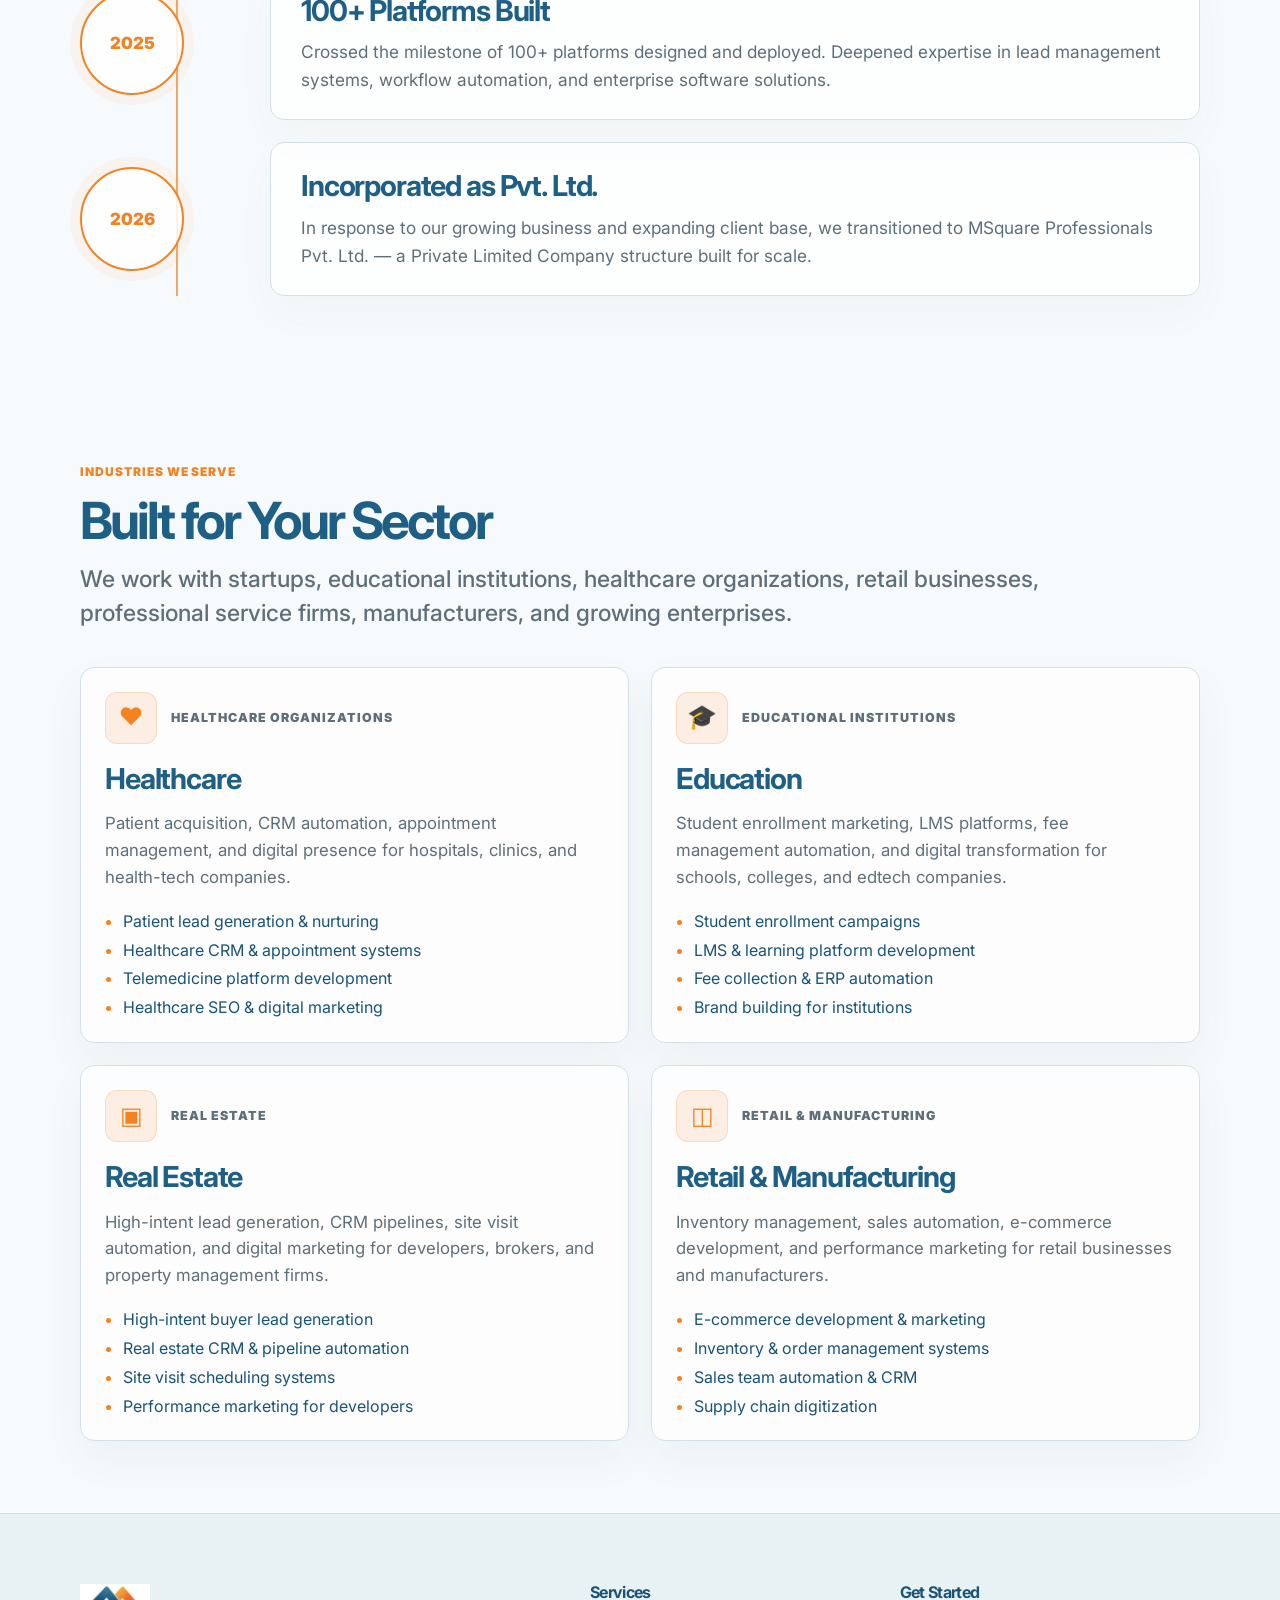
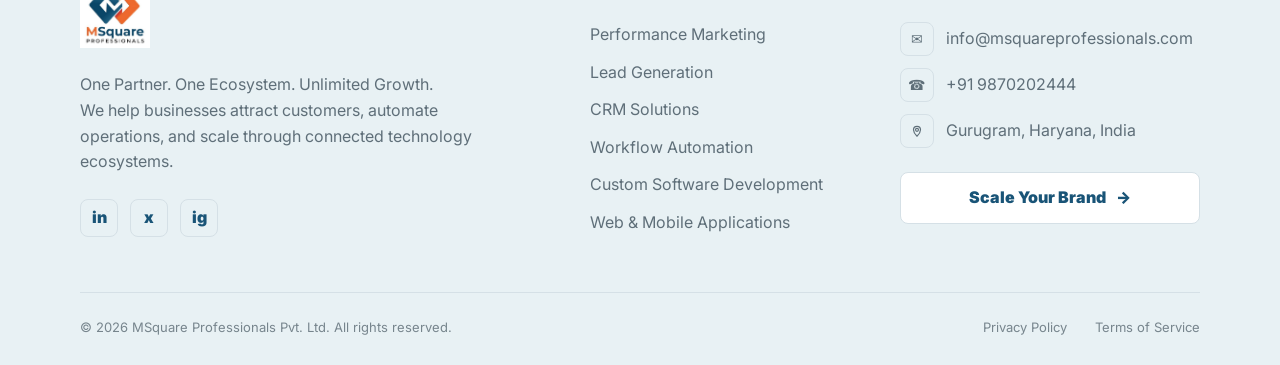
==== commit 50340e28: "Update project" ====
--- a/about.html
+++ b/about.html
@@ -19,8 +19,155 @@
   <main>
     <section class="section-band story-section"><div class="container story-grid"><div><p class="eyebrow">Our Story</p><h1>Building Growth Infrastructure <span>for Modern Businesses.</span></h1></div><div><p>Businesses today face a common challenge: growth is managed through disconnected systems, multiple service providers, and fragmented processes. MSquare was founded to solve this. We bring together Growth Marketing, Business Automation, and Custom Software Development under one roof, creating connected ecosystems that drive measurable business outcomes.</p><div class="stats-grid story-stats"><div><strong class="orange">100+</strong><span>Platforms Built</span></div><div><strong class="blue">3</strong><span>Core Practice Areas</span></div><div><strong class="orange">98%</strong><span>Client Retention</span></div><div><strong class="blue">3.2x</strong><span>Average ROI Delivered</span></div></div></div></div></section>
     <section class="section-band muted"><div class="container split-section"><div><p class="eyebrow">How We Work</p><h2>One partner for the full growth system.</h2><p>We connect acquisition, conversion, customer data, automation, and technology so every part of the business can move with more clarity.</p></div><div class="process-list"><div><span>01</span><h3>Understand</h3><p>We learn your market, goals, systems, and constraints.</p></div><div><span>02</span><h3>Connect</h3><p>We identify the highest-value links between marketing and operations.</p></div><div><span>03</span><h3>Build</h3><p>We launch campaigns, workflows, websites, and software around your needs.</p></div><div><span>04</span><h3>Improve</h3><p>We use real performance and operational data to keep making the system better.</p></div></div></div></section>
+
+    <section class="section-band about-why">
+      <div class="container">
+        <h2>Why MSquare</h2>
+        <p class="section-subtitle">Unlike traditional marketing agencies or standalone software vendors — we combine both disciplines to create a unified growth ecosystem.</p>
+        <div class="about-feature-grid">
+          <article class="feature-card">
+            <span class="feature-check">✓</span>
+            <h3>One Partner. One Ecosystem.</h3>
+            <p>Marketing, automation, and technology solutions designed to work together seamlessly — no more juggling multiple vendors.</p>
+          </article>
+          <article class="feature-card">
+            <span class="feature-check">✓</span>
+            <h3>Growth-Focused Approach</h3>
+            <p>Every solution is built around improving business performance, operational efficiency, and customer acquisition.</p>
+          </article>
+          <article class="feature-card">
+            <span class="feature-check">✓</span>
+            <h3>Technology-Led Execution</h3>
+            <p>Strong software development and automation expertise enable us to solve business challenges beyond conventional marketing.</p>
+          </article>
+          <article class="feature-card">
+            <span class="feature-check">✓</span>
+            <h3>End-to-End Capability</h3>
+            <p>From generating leads to managing customers and automating operations, we support the complete growth journey.</p>
+          </article>
+          <article class="feature-card">
+            <span class="feature-check">✓</span>
+            <h3>Customized Solutions</h3>
+            <p>Every business is different. Our strategies, systems, and applications are tailored to specific goals and requirements.</p>
+          </article>
+          <article class="feature-card">
+            <span class="feature-check">✓</span>
+            <h3>Measurable Business Impact</h3>
+            <p>We focus on delivering solutions that create tangible improvements in growth, efficiency, productivity, and profitability.</p>
+          </article>
+        </div>
+      </div>
+    </section>
+
+    <section class="section-band about-journey">
+      <div class="container">
+        <h2>Our Journey</h2>
+        <p class="section-subtitle">From a partnership firm to a Private Limited Company — building growth systems for businesses across India.</p>
+
+        <div class="journey-list">
+          <div class="journey-item">
+            <div class="journey-year">2023</div>
+            <div class="journey-content">
+              <h3>Founded</h3>
+              <p>MSquare Professionals was established as a partnership firm in Gurugram, India — with a clear mission: to help businesses build connected growth systems combining marketing, automation, and technology.</p>
+            </div>
+          </div>
+          <div class="journey-item">
+            <div class="journey-year">2024</div>
+            <div class="journey-content">
+              <h3>Growing Client Base</h3>
+              <p>Expanded our team and service offerings across Growth Marketing, CRM automation, and custom software development, serving startups, educational institutions, healthcare organizations, and real estate firms.</p>
+            </div>
+          </div>
+          <div class="journey-item">
+            <div class="journey-year">2025</div>
+            <div class="journey-content">
+              <h3>100+ Platforms Built</h3>
+              <p>Crossed the milestone of 100+ platforms designed and deployed. Deepened expertise in lead management systems, workflow automation, and enterprise software solutions.</p>
+            </div>
+          </div>
+          <div class="journey-item">
+            <div class="journey-year">2026</div>
+            <div class="journey-content">
+              <h3>Incorporated as Pvt. Ltd.</h3>
+              <p>In response to our growing business and expanding client base, we transitioned to MSquare Professionals Pvt. Ltd. — a Private Limited Company structure built for scale.</p>
+            </div>
+          </div>
+        </div>
+      </div>
+    </section>
+
+    <section class="section-band industries-section">
+      <div class="container">
+        <p class="eyebrow orange-label">Industries We Serve</p>
+        <h2>Built for Your Sector</h2>
+        <p class="section-subtitle">We work with startups, educational institutions, healthcare organizations, retail businesses, professional service firms, manufacturers, and growing enterprises.</p>
+
+        <div class="industry-grid">
+          <article class="industry-card">
+            <div class="industry-header">
+              <span class="industry-icon health-icon">❤</span>
+              <span class="industry-tag">Healthcare Organizations</span>
+            </div>
+            <h3>Healthcare</h3>
+            <p>Patient acquisition, CRM automation, appointment management, and digital presence for hospitals, clinics, and health-tech companies.</p>
+            <ul class="industry-list">
+              <li>Patient lead generation &amp; nurturing</li>
+              <li>Healthcare CRM &amp; appointment systems</li>
+              <li>Telemedicine platform development</li>
+              <li>Healthcare SEO &amp; digital marketing</li>
+            </ul>
+          </article>
+
+          <article class="industry-card">
+            <div class="industry-header">
+              <span class="industry-icon edu-icon">🎓</span>
+              <span class="industry-tag">Educational Institutions</span>
+            </div>
+            <h3>Education</h3>
+            <p>Student enrollment marketing, LMS platforms, fee management automation, and digital transformation for schools, colleges, and edtech companies.</p>
+            <ul class="industry-list">
+              <li>Student enrollment campaigns</li>
+              <li>LMS &amp; learning platform development</li>
+              <li>Fee collection &amp; ERP automation</li>
+              <li>Brand building for institutions</li>
+            </ul>
+          </article>
+
+          <article class="industry-card">
+            <div class="industry-header">
+              <span class="industry-icon real-estate-icon">▣</span>
+              <span class="industry-tag">Real Estate</span>
+            </div>
+            <h3>Real Estate</h3>
+            <p>High-intent lead generation, CRM pipelines, site visit automation, and digital marketing for developers, brokers, and property management firms.</p>
+            <ul class="industry-list">
+              <li>High-intent buyer lead generation</li>
+              <li>Real estate CRM &amp; pipeline automation</li>
+              <li>Site visit scheduling systems</li>
+              <li>Performance marketing for developers</li>
+            </ul>
+          </article>
+
+          <article class="industry-card">
+            <div class="industry-header">
+              <span class="industry-icon retail-icon">◫</span>
+              <span class="industry-tag">Retail &amp; Manufacturing</span>
+            </div>
+            <h3>Retail &amp; Manufacturing</h3>
+            <p>Inventory management, sales automation, e-commerce development, and performance marketing for retail businesses and manufacturers.</p>
+            <ul class="industry-list">
+              <li>E-commerce development &amp; marketing</li>
+              <li>Inventory &amp; order management systems</li>
+              <li>Sales team automation &amp; CRM</li>
+              <li>Supply chain digitization</li>
+            </ul>
+          </article>
+        </div>
+      </div>
+    </section>
   </main>
-  <footer class="site-footer"><div class="container footer-grid"><div class="footer-brand"><img src="assets/msquare-logo.png" alt="M Square Professionals logo"><p>One Partner. One Ecosystem. Unlimited Growth.<br>We help businesses attract customers, automate operations, and scale through connected technology ecosystems.</p><div class="socials" aria-label="Social links"><a href="#" aria-label="LinkedIn">in</a><a href="#" aria-label="X">x</a><a href="#" aria-label="Instagram">ig</a></div></div><div><h2>Services</h2><ul class="footer-links"><li><a href="services.html">Performance Marketing</a></li><li><a href="services.html">Lead Generation</a></li><li><a href="services.html">CRM Solutions</a></li><li><a href="services.html">Workflow Automation</a></li><li><a href="services.html">Custom Software Development</a></li><li><a href="services.html">Web &amp; Mobile Applications</a></li></ul></div><div><h2>Get Started</h2><ul class="contact-links"><li><span class="contact-icon" aria-hidden="true">&#9993;</span><a href="mailto:info@msquareprofessionals.com">info@msquareprofessionals.com</a></li><li><span class="contact-icon" aria-hidden="true">&#9742;</span><a href="tel:+919870202444">+91 9870202444</a></li><li><span class="contact-icon" aria-hidden="true">&#9679;</span><span>Gurugram, Haryana, India</span></li></ul><a class="footer-cta" href="contact.html">Scale Your Brand <span aria-hidden="true">-&gt;</span></a></div></div><div class="container legal-row"><p class="legal-copy">&copy; 2026 MSquare Professionals Pvt. Ltd. All rights reserved.</p><div class="legal-links"><a href="contact.html">Privacy Policy</a><a href="contact.html">Terms of Service</a></div></div></footer>
+  <footer class="site-footer"><div class="container footer-grid"><div class="footer-brand"><img src="assets/msquare-logo.png" alt="M Square Professionals logo"><p>One Partner. One Ecosystem. Unlimited Growth.<br>We help businesses attract customers, automate operations, and scale through connected technology ecosystems.</p><div class="socials" aria-label="Social links"><a href="#" aria-label="LinkedIn">in</a><a href="#" aria-label="X">x</a><a href="#" aria-label="Instagram">ig</a></div></div><div><h2>Services</h2><ul class="footer-links"><li><a href="services.html">Performance Marketing</a></li><li><a href="services.html">Lead Generation</a></li><li><a href="services.html">CRM Solutions</a></li><li><a href="services.html">Workflow Automation</a></li><li><a href="services.html">Custom Software Development</a></li><li><a href="services.html">Web &amp; Mobile Applications</a></li></ul></div><div><h2>Get Started</h2><ul class="contact-links"><li><span class="contact-icon" aria-hidden="true">&#9993;</span><a href="mailto:info@msquareprofessionals.com">info@msquareprofessionals.com</a></li><li><span class="contact-icon" aria-hidden="true">&#9742;</span><a href="tel:+919870202444">+91 9870202444</a></li><li><span class="contact-icon" aria-hidden="true"><svg viewBox="0 0 24 24" aria-hidden="true"><path d="M12 21s6-5.5 6-11a6 6 0 1 0-12 0c0 5.5 6 11 6 11Z"></path><circle cx="12" cy="10" r="2.5"></circle></svg></span><span>Gurugram, Haryana, India</span></li></ul><a class="footer-cta" href="contact.html">Scale Your Brand <span aria-hidden="true">-&gt;</span></a></div></div><div class="container legal-row"><p class="legal-copy">&copy; 2026 MSquare Professionals Pvt. Ltd. All rights reserved.</p><div class="legal-links"><a href="contact.html">Privacy Policy</a><a href="contact.html">Terms of Service</a></div></div></footer>
   <script src="script.js"></script>
 </body>
 </html>
--- a/styles.css
+++ b/styles.css
@@ -1,3 +1,248 @@
+﻿.case-study-intro {
+  padding: 72px 0 28px;
+}
+
+.case-study-intro .container {
+  max-width: 1200px;
+}
+
+.case-study-intro h1 {
+  margin: 0 0 18px;
+  font-size: clamp(2.8rem, 4vw, 6rem);
+  line-height: 0.96;
+  letter-spacing: -0.06em;
+}
+
+.case-study-intro p:last-child {
+  max-width: 900px;
+  color: var(--muted);
+  font-size: clamp(1.1rem, 1.8vw, 1.7rem);
+  font-weight: 500;
+}
+
+.case-study-block {
+  padding: 18px 0 18px;
+}
+
+.case-study-row {
+  display: grid;
+  grid-template-columns: minmax(260px, 0.9fr) minmax(0, 2.1fr);
+  gap: 24px;
+  align-items: stretch;
+  padding: 22px 20px;
+  border: 1px solid var(--line);
+  border-radius: 18px;
+  background: rgba(255, 255, 255, 0.6);
+  box-shadow: 0 24px 60px rgba(25, 84, 119, 0.04);
+}
+
+.case-identity {
+  display: flex;
+  flex-direction: column;
+  justify-content: center;
+  padding: 18px 12px 18px 8px;
+}
+
+.case-icon {
+  width: 74px;
+  height: 74px;
+  display: inline-flex;
+  align-items: center;
+  justify-content: center;
+  margin-bottom: 16px;
+  border-radius: 16px;
+  border: 1px solid rgba(245, 130, 32, 0.2);
+  background: rgba(245, 130, 32, 0.12);
+  color: var(--orange);
+  font-size: 2.1rem;
+  font-weight: 800;
+}
+
+.case-icon-commerce,
+.case-icon-real-estate,
+.case-icon-saas,
+.case-icon-health {
+  background: rgba(245, 130, 32, 0.12);
+}
+
+.case-label {
+  margin-bottom: 8px;
+  color: var(--muted);
+  font-size: 0.78rem;
+  font-weight: 900;
+  letter-spacing: 0.1em;
+  text-transform: uppercase;
+}
+
+.case-identity h2 {
+  margin: 0;
+  font-size: clamp(1.9rem, 2vw, 2.7rem);
+  line-height: 1.2;
+  letter-spacing: -0.04em;
+  color: var(--blue-2);
+}
+
+.case-details {
+  padding: 8px 10px 6px 4px;
+}
+
+.case-details h3 {
+  margin: 0 0 18px;
+  font-size: clamp(2.2rem, 3vw, 4rem);
+  line-height: 1.05;
+  letter-spacing: -0.06em;
+  color: var(--blue-2);
+}
+
+.case-section {
+  margin-bottom: 18px;
+}
+
+.case-heading {
+  margin: 0 0 8px;
+  color: var(--muted);
+  font-size: 0.8rem;
+  font-weight: 900;
+  letter-spacing: 0.12em;
+  text-transform: uppercase;
+}
+
+.case-section p,
+.case-section li {
+  color: var(--muted);
+  font-size: 1.02rem;
+  line-height: 1.5;
+}
+
+.case-section ul {
+  margin: 0;
+  padding-left: 18px;
+}
+
+.case-section li {
+  margin-bottom: 6px;
+}
+
+.case-metrics {
+  display: grid;
+  grid-template-columns: repeat(4, minmax(0, 1fr));
+  gap: 16px;
+  margin-top: 12px;
+}
+
+.metric-box {
+  min-height: 120px;
+  display: flex;
+  flex-direction: column;
+  justify-content: center;
+  padding: 16px 18px;
+  border: 1px solid var(--line);
+  border-radius: 12px;
+  background: rgba(255, 255, 255, 0.8);
+}
+
+.metric-box strong {
+  display: block;
+  margin-bottom: 6px;
+  font-size: clamp(1.8rem, 2.2vw, 3rem);
+  line-height: 1;
+  letter-spacing: -0.06em;
+  font-weight: 900;
+}
+
+.metric-box.orange strong {
+  color: var(--orange);
+}
+
+.metric-box.blue strong {
+  color: var(--blue);
+}
+
+.metric-box span {
+  display: block;
+  color: var(--muted);
+  font-size: 0.92rem;
+  line-height: 1.3;
+}
+
+.case-cta-wrap {
+  padding: 36px 0 86px;
+}
+
+.case-cta {
+  display: flex;
+  flex-direction: column;
+  align-items: center;
+  justify-content: center;
+  min-height: 520px;
+  padding: 40px 24px;
+  background: linear-gradient(90deg, rgba(245, 130, 32, 0.88), rgba(168, 146, 203, 0.78), rgba(89, 118, 224, 0.84));
+  text-align: center;
+}
+
+.cta-badge {
+  width: 72px;
+  height: 72px;
+  display: inline-flex;
+  align-items: center;
+  justify-content: center;
+  margin-bottom: 16px;
+  border-radius: 50%;
+  background: rgba(255, 255, 255, 0.14);
+  border: 1px solid rgba(255, 255, 255, 0.4);
+  color: #fff;
+  font-size: 2.4rem;
+}
+
+.case-cta h2 {
+  margin: 0 0 18px;
+  max-width: 860px;
+  font-size: clamp(3rem, 4.8vw, 7rem);
+  line-height: 0.96;
+  letter-spacing: -0.06em;
+  color: #fff;
+}
+
+.case-cta p {
+  max-width: 720px;
+  margin: 0 0 28px;
+  color: rgba(255, 255, 255, 0.9);
+  font-size: clamp(1.05rem, 1.8vw, 1.6rem);
+  line-height: 1.6;
+}
+
+.cta-button {
+  background: rgba(255, 255, 255, 0.97);
+  color: var(--blue-2);
+  border: none;
+  min-width: 230px;
+  min-height: 50px;
+  font-size: 1.1rem;
+}
+
+@media (max-width: 980px) {
+  .case-study-row {
+    grid-template-columns: 1fr;
+  }
+
+  .case-identity {
+    padding-bottom: 0;
+  }
+
+  .case-metrics {
+    grid-template-columns: repeat(2, minmax(0, 1fr));
+  }
+}
+
+@media (max-width: 640px) {
+  .case-metrics {
+    grid-template-columns: 1fr;
+  }
+
+  .case-details h3 {
+    font-size: 2.2rem;
+  }
+}
 :root {
   --bg: #f7fafc;
   --surface: #ffffff;
@@ -31,7 +276,7 @@
   line-height: 1.6;
 }
 
-.home-page main > section:not(.hero):not(.proof-strip) {
+.home-page main > section:not(.hero):not(.trust-section):not(.ecosystem-section) {
   display: none;
 }
 
@@ -263,11 +508,10 @@
 h1 {
   max-width: 900px;
   margin-bottom: 24px;
-  font-size: clamp(54px, 8vw, 98px);
-  line-height: 0.96;
-  letter-spacing: 0;
+  font-size: clamp(2.5rem, 5vw, 4.5rem);
+  line-height: 1.08;
+  letter-spacing: -0.04em;
   color: var(--blue-2);
-  text-shadow: 0 8px 28px rgba(36, 121, 168, 0.14);
 }
 
 h1 span,
@@ -278,15 +522,22 @@
 
 h2 {
   margin-bottom: 16px;
-  font-size: clamp(34px, 5vw, 64px);
-  line-height: 1.03;
-  letter-spacing: 0;
+  font-size: clamp(2rem, 3vw, 3rem);
+  line-height: 1.1;
+  letter-spacing: -0.04em;
 }
 
 h3 {
   margin-bottom: 10px;
-  font-size: 20px;
+  font-size: clamp(1.35rem, 2vw, 1.75rem);
   line-height: 1.25;
+}
+
+.hero h1 {
+  font-size: clamp(54px, 8vw, 98px);
+  line-height: 0.96;
+  letter-spacing: 0;
+  text-shadow: 0 8px 28px rgba(36, 121, 168, 0.14);
 }
 
 .hero-lead {
@@ -353,27 +604,207 @@
   color: var(--blue);
 }
 
-.proof-strip {
-  padding: 22px 0;
-  background: linear-gradient(90deg, rgba(255, 107, 24, 0.08), rgba(45, 131, 255, 0.08));
-  border-bottom: 1px solid var(--line);
-}
-
-.proof-grid {
-  display: grid;
-  grid-template-columns: repeat(5, 1fr);
-  gap: 14px;
-}
-
-.proof-grid p {
+.trust-section {
+  padding: 72px 0 40px;
+}
+
+.trust-inner {
+  text-align: center;
+}
+
+.trust-inner h2 {
+  margin-bottom: 12px;
+  font-size: clamp(42px, 5vw, 82px);
+  line-height: 1.02;
+  letter-spacing: -0.04em;
+  color: var(--blue-2);
+}
+
+.trust-subtitle {
+  margin: 0 auto 34px;
+  max-width: 840px;
+  color: var(--muted);
+  font-size: clamp(18px, 2vw, 24px);
+  font-weight: 500;
+  line-height: 1.5;
+}
+
+.trust-metrics {
+  display: grid;
+  grid-template-columns: repeat(4, minmax(0, 1fr));
+  gap: 22px;
+}
+
+.trust-card {
+  min-height: 170px;
+  display: flex;
+  flex-direction: column;
+  justify-content: center;
+  padding: 26px 24px;
+  border: 1px solid var(--line);
+  border-radius: 14px;
+  background: rgba(255, 255, 255, 0.84);
+  box-shadow: 0 18px 42px rgba(25, 84, 119, 0.08);
+}
+
+.trust-card strong {
+  display: block;
+  margin-bottom: 6px;
+  font-size: clamp(32px, 4vw, 62px);
+  line-height: 1;
+  letter-spacing: -0.06em;
+  font-weight: 900;
+}
+
+.trust-card span {
+  display: block;
+  color: var(--muted);
+  font-size: 15px;
+  line-height: 1.4;
+}
+
+.ecosystem-section {
+  padding: 44px 0 82px;
+}
+
+.ecosystem-inner {
+  text-align: center;
+}
+
+.ecosystem-inner h2 {
+  margin-bottom: 12px;
+  font-size: clamp(44px, 5vw, 78px);
+  line-height: 1.02;
+  letter-spacing: -0.04em;
+  color: var(--blue-2);
+}
+
+.ecosystem-inner > p {
+  max-width: 780px;
+  margin: 0 auto 36px;
+  color: var(--muted);
+  font-size: clamp(18px, 2vw, 24px);
+  line-height: 1.5;
+}
+
+.ecosystem-grid {
+  display: grid;
+  grid-template-columns: repeat(3, minmax(0, 1fr));
+  gap: 24px;
+  text-align: left;
+}
+
+.ecosystem-card {
+  position: relative;
+  min-height: 100%;
+  padding: 28px 22px 24px;
+  border: 1px solid var(--line);
+  border-radius: 14px;
+  background: rgba(255, 255, 255, 0.86);
+  box-shadow: 0 18px 42px rgba(25, 84, 119, 0.06);
+}
+
+.card-icon {
+  width: 58px;
+  height: 58px;
+  display: inline-flex;
+  align-items: center;
+  justify-content: center;
+  margin-bottom: 22px;
+  border-radius: 12px;
+  font-size: 18px;
+  font-weight: 900;
+  text-transform: none;
+}
+
+.accent-orange {
+  background: rgba(245, 130, 32, 0.12);
+  color: var(--orange);
+  border: 1px solid rgba(245, 130, 32, 0.2);
+}
+
+.accent-blue {
+  background: rgba(36, 121, 168, 0.12);
+  color: var(--blue);
+  border: 1px solid rgba(36, 121, 168, 0.2);
+}
+
+.accent-neutral {
+  background: rgba(123, 138, 148, 0.12);
+  color: var(--blue-2);
+  border: 1px solid rgba(123, 138, 148, 0.2);
+  font-size: 21px;
+  letter-spacing: -0.08em;
+}
+
+.ecosystem-card h3 {
+  margin-bottom: 12px;
+  font-size: 24px;
+  line-height: 1.2;
+  color: var(--blue-2);
+}
+
+.ecosystem-card > p {
+  margin-bottom: 16px;
+  color: var(--muted);
+  font-size: 17px;
+  line-height: 1.6;
+}
+
+.ecosystem-card ul {
+  list-style: none;
   margin: 0;
+  padding: 0;
+}
+
+.ecosystem-card li {
+  position: relative;
+  margin-bottom: 10px;
+  padding-left: 24px;
+  color: var(--text);
+  font-size: 15px;
+  line-height: 1.5;
+}
+
+.ecosystem-card li::before {
+  content: "â€¢";
+  position: absolute;
+  left: 0;
+  color: var(--orange);
+  font-size: 26px;
+  line-height: 1;
+}
+
+.blue-card li::before {
+  color: var(--blue);
+}
+
+.neutral-card li::before {
+  color: var(--text);
+}
+
+.trust-cta-wrap {
+  display: flex;
+  justify-content: center;
+  margin-top: 30px;
+}
+
+.button.tertiary {
+  min-height: 52px;
+  padding: 0 26px;
+  border: 1px solid var(--line);
+  border-radius: 10px;
+  background: rgba(255, 255, 255, 0.9);
   color: var(--blue-2);
-  font-weight: 800;
-  text-align: center;
-  border: 1px solid var(--line);
-  border-radius: 999px;
-  padding: 10px 12px;
-  background: var(--surface);
+  font-size: 17px;
+  font-weight: 900;
+  box-shadow: 0 12px 30px rgba(25, 84, 119, 0.08);
+}
+
+.button.tertiary span {
+  margin-left: 4px;
+  font-size: 20px;
+  line-height: 1;
 }
 
 .story-grid,
@@ -414,6 +845,224 @@
   background:
     linear-gradient(180deg, rgba(36, 121, 168, 0.04), transparent),
     #edf4f7;
+}
+
+.about-why,
+.about-journey,
+.industries-section {
+  padding-top: 72px;
+  padding-bottom: 72px;
+}
+
+.about-why h2,
+.about-journey h2,
+.industries-section h2 {
+  margin-bottom: 16px;
+  font-size: clamp(3rem, 4vw, 6rem);
+  line-height: 0.98;
+  letter-spacing: -0.06em;
+  color: var(--blue-2);
+}
+
+.section-subtitle {
+  max-width: 980px;
+  margin: 0 0 36px;
+  color: var(--muted);
+  font-size: clamp(1.15rem, 1.8vw, 2rem);
+  line-height: 1.5;
+  font-weight: 500;
+}
+
+.about-feature-grid {
+  display: grid;
+  grid-template-columns: repeat(3, minmax(0, 1fr));
+  gap: 22px;
+}
+
+.feature-card {
+  min-height: 100%;
+  padding: 26px 24px 22px;
+  border: 1px solid var(--line);
+  border-radius: 14px;
+  background: rgba(255, 255, 255, 0.7);
+  box-shadow: 0 18px 42px rgba(25, 84, 119, 0.05);
+}
+
+.feature-check {
+  width: 28px;
+  height: 28px;
+  display: inline-flex;
+  align-items: center;
+  justify-content: center;
+  margin-bottom: 16px;
+  border: 2px solid var(--orange);
+  border-radius: 50%;
+  color: var(--orange);
+  font-size: 18px;
+  line-height: 1;
+  font-weight: 900;
+}
+
+.feature-card h3 {
+  margin-bottom: 12px;
+  font-size: clamp(1.6rem, 2vw, 2.2rem);
+  line-height: 1.2;
+  letter-spacing: -0.04em;
+  color: var(--blue-2);
+}
+
+.feature-card p {
+  margin: 0;
+  color: var(--muted);
+  font-size: 1.05rem;
+  line-height: 1.6;
+}
+
+.journey-list {
+  position: relative;
+  margin-top: 30px;
+}
+
+.journey-list::before {
+  content: "";
+  position: absolute;
+  left: 96px;
+  top: 0;
+  bottom: 0;
+  width: 2px;
+  background: rgba(245, 130, 32, 0.7);
+}
+
+.journey-item {
+  position: relative;
+  display: grid;
+  grid-template-columns: 160px 1fr;
+  gap: 30px;
+  align-items: center;
+  margin-bottom: 22px;
+}
+
+.journey-year {
+  position: relative;
+  z-index: 1;
+  width: 104px;
+  height: 104px;
+  display: inline-flex;
+  align-items: center;
+  justify-content: center;
+  margin-left: 0;
+  border: 2px solid var(--orange);
+  border-radius: 50%;
+  background: rgba(255, 255, 255, 0.85);
+  color: var(--orange);
+  font-size: 1.05rem;
+  font-weight: 900;
+  box-shadow: 0 0 0 10px rgba(245, 130, 32, 0.06);
+}
+
+.journey-content {
+  position: relative;
+  padding: 26px 30px;
+  border: 1px solid var(--line);
+  border-radius: 14px;
+  background: rgba(255, 255, 255, 0.75);
+  box-shadow: 0 18px 42px rgba(25, 84, 119, 0.03);
+}
+
+.journey-content h3 {
+  margin-bottom: 10px;
+  font-size: clamp(1.8rem, 2vw, 2.5rem);
+  line-height: 1.2;
+  letter-spacing: -0.04em;
+  color: var(--blue-2);
+}
+
+.journey-content p {
+  margin: 0;
+  color: var(--muted);
+  font-size: 1.08rem;
+  line-height: 1.6;
+}
+
+.industry-grid {
+  display: grid;
+  grid-template-columns: repeat(2, minmax(0, 1fr));
+  gap: 22px;
+  margin-top: 26px;
+}
+
+.industry-card {
+  min-height: 100%;
+  padding: 24px 24px 20px;
+  border: 1px solid var(--line);
+  border-radius: 14px;
+  background: rgba(255, 255, 255, 0.72);
+  box-shadow: 0 18px 42px rgba(25, 84, 119, 0.05);
+}
+
+.industry-header {
+  display: flex;
+  align-items: center;
+  gap: 14px;
+  margin-bottom: 18px;
+}
+
+.industry-icon {
+  width: 52px;
+  height: 52px;
+  display: inline-flex;
+  align-items: center;
+  justify-content: center;
+  border-radius: 12px;
+  background: rgba(245, 130, 32, 0.12);
+  color: var(--orange);
+  border: 1px solid rgba(245, 130, 32, 0.2);
+  font-size: 1.5rem;
+}
+
+.edu-icon {
+  background: rgba(245, 130, 32, 0.12);
+}
+
+.real-estate-icon,
+.health-icon,
+.retail-icon {
+  background: rgba(245, 130, 32, 0.12);
+}
+
+.industry-tag {
+  color: var(--muted);
+  font-size: 0.78rem;
+  font-weight: 900;
+  letter-spacing: 0.08em;
+  text-transform: uppercase;
+}
+
+.industry-card h3 {
+  margin-bottom: 14px;
+  font-size: clamp(1.8rem, 2vw, 2.4rem);
+  line-height: 1.2;
+  letter-spacing: -0.04em;
+  color: var(--blue-2);
+}
+
+.industry-card p {
+  margin: 0 0 16px;
+  color: var(--muted);
+  font-size: 1.05rem;
+  line-height: 1.6;
+}
+
+.industry-list {
+  margin: 0;
+  padding-left: 18px;
+  color: var(--text);
+  font-size: 1rem;
+  line-height: 1.8;
+}
+
+.industry-list li::marker {
+  color: var(--orange);
 }
 
 .pillar-heading,
@@ -1162,6 +1811,17 @@
   font-size: 14px;
 }
 
+.contact-icon svg {
+  width: 14px;
+  height: 14px;
+  display: block;
+  stroke: currentColor;
+  fill: none;
+  stroke-width: 2;
+  stroke-linecap: round;
+  stroke-linejoin: round;
+}
+
 .footer-cta {
   width: 100%;
   margin-top: 12px;
@@ -1427,3 +2087,4 @@
     height: 27px;
   }
 }
+
